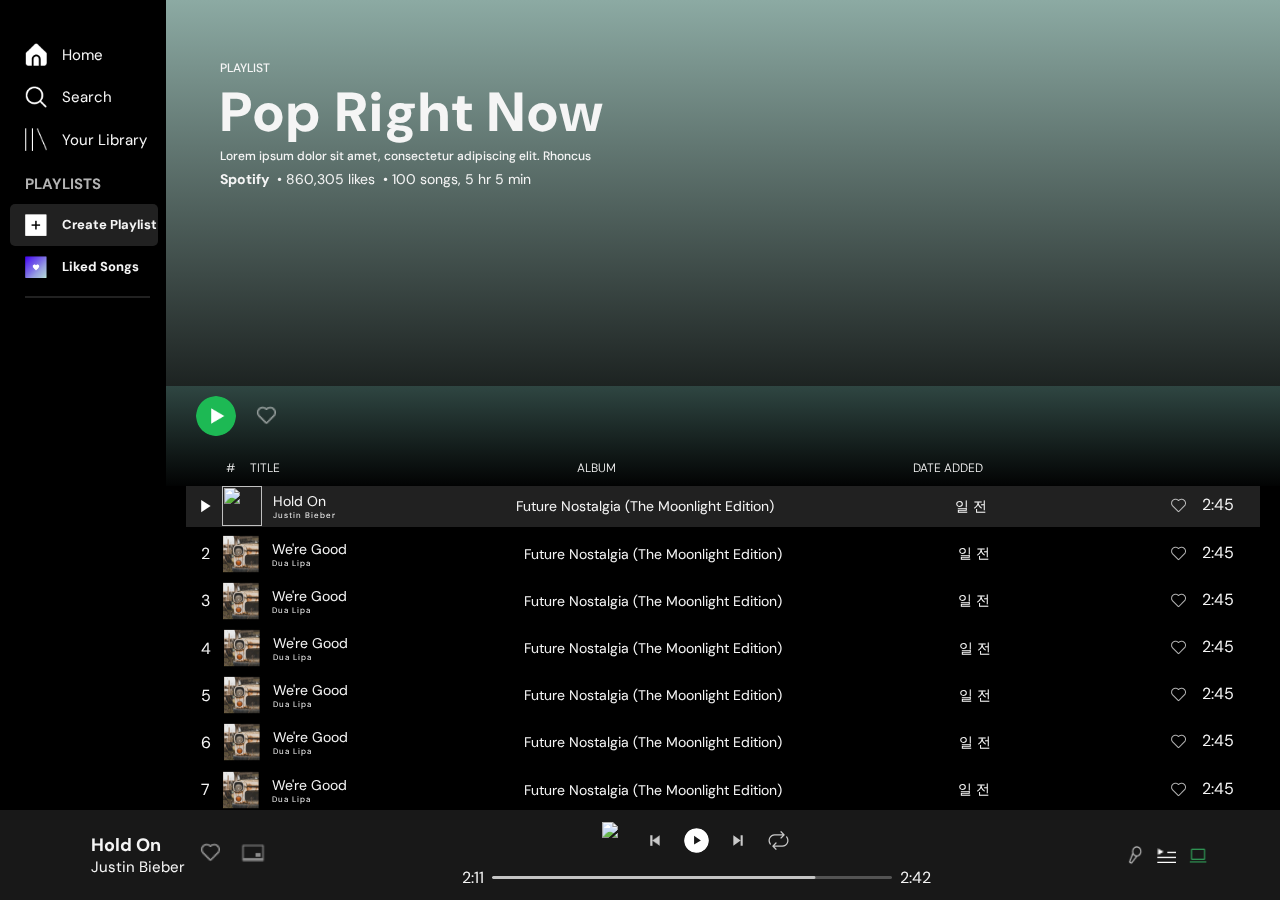
==== playlist.html @ eeaf3009 "HTML & CSS" ====
<!DOCTYPE html>
<html lang="en">
  <head>
    <meta charset="UTF-8" />
    <meta name="viewport" content="width=device-width, initial-scale=1.0" />
    <link rel="stylesheet" href="playlist.css" />
    <title>Document</title>
  </head>
  <body>
    <div class="container">
      <!--************************ 30% left part ******************-->
      <div class="left-nav">
        <img src="Icons/Spotify logo.png" alt="" class="logo" />

        <!-- **************************************************************************** -->
        <div class="home-container">
          <div class="home">
            <img src="Icons/Home.png" alt="" class="leftnavimg" />
            <!-- <h2 class="leftnavh2">Home</h2> -->
            <a href="index.html">Home</a>
          </div>

          <div class="search">
            <img src="Icons/Search.png" alt="" class="leftnavimg" />
            <!-- <h2 class="leftnavh2">Search</h2> -->
            <a href="#">Search</a>
          </div>

          <div class="library">
            <img src="Icons/Your library.png" alt="" class="leftnavimg" />
            <!-- <h2 class="leftnavh2">Your Library</h2> -->
            <a href="#">Your Library</a>
          </div>
        </div>

        <!-- **************************************************************** -->

        <div class="playlist-container">
          <h2>PLAYLISTS</h2>
          <div class="playlist active">
            <img src="Icons/plus.png" alt="" class="leftnavimg" />
            <h2 class="leftnavh2">Create Playlist</h2>
          </div>

          <div class="liked-songs">
            <img src="Icons/purpleheart.png" alt="" class="leftnavimg" />
            <h2 class="leftnavh2">Liked Songs</h2>
          </div>

          <div class="line"></div>
        </div>

        <div class="leftnav-Bottom">
          <img src="Icons/imgs/album art.png" alt="" />
        </div>
      </div>

      <!-- ******************************************************* -->

      <!-- ************************************************************** -->

      <!-- *************** 70%part Right ***************** -->
      <div class="right-part">
        <div class="right60-Top">
        
          <div class="T60top">
            <div class="music-banner">
              <img src="Icons/imgs/pop-rn3.png" alt="">
            </div>
            <div>
              <div class="texts">
                <p>PLAYLIST</p>
                <h1>Pop Right Now</h1>
                <p>Lorem ipsum dolor sit amet, consectetur adipiscing elit. Rhoncus</p>
              </div>
    
              <div class="uls">
                <p>Spotify</p>
                <p>&#8226; 860,305 likes</p> 
                <p>&#8226; 100 songs, 5 hr 5 min</p>          
              </div>
            </div>
          </div>
          



          <div class="greenheart">
            <div>
              <img class="play" id="greenplay" src="Icons/play.png" alt="">
              <img src="Icons/heart.png" alt="">
              <img src="Icons/threedot.svg" alt="">
            </div>
            
            <div class="bottomHash">
              <pre>#     TITLE</pre>
              <p>ALBUM</p>
              <p>DATE ADDED</p>
              <div></div>
            </div>
          </div>

          
         
        </div>











<!--******* 1st Horizontal Card*************** -->
        <div class="right40-Bottom">
          <div class="plying-songs active">
            <div>
              <img src="Icons/Polygon.svg" alt="play" />
              <img class="playing" src="Icons/imgs/Rectangle 9.png" alt="">
                <div class="song-name">
                  <h3>Hold On</h3>
                  <p class="singer">Justin Bieber</p>
                </div>
            </div>
            <p>Future Nostalgia (The Moonlight Edition)</p>
            <p class="korean">일 전</p>
            <div>
              <img src="Icons/heart.png" alt="liked">
              <p>2:45</p>
              <img src="Icons/threedot.svg" alt="">
            </div>
          </div>
          <!-- **********second******************************************* -->   
          <div class="plying-songs">
            <div>
              <p>2</p>
              <img class="playing" src="Icons/list img.png" alt="">
                <div class="song-name">
                  <h3>We're Good</h3>
                  <p class="singer">Dua Lipa</p>
                </div>
            </div>
            <p>Future Nostalgia (The Moonlight Edition)</p>
            <p class="korean">일 전</p>
            <div>
              <img src="Icons/heart.png" alt="liked">
              <p>2:45</p>
              <img src="Icons/threedot.svg" alt="">
            </div>
          </div>
 <!-- **********third******************************************* -->  
          <div class="plying-songs">
            <div>
              <p>3</p>
              <img class="playing" src="Icons/list img.png" alt="">
                <div class="song-name">
                  <h3>We're Good</h3>
                  <p class="singer">Dua Lipa</p>
                </div>
            </div>
            <p>Future Nostalgia (The Moonlight Edition)</p>
            <p class="korean">일 전</p>
            <div>
              <img src="Icons/heart.png" alt="liked">
              <p>2:45</p>
              <img src="Icons/threedot.svg" alt="">
            </div>
          </div>
   <!-- **********fourth******************************************* -->  
          <div class="plying-songs">
            <div>
              <p>4</p>
              <img class="playing" src="Icons/list img.png" alt="">
                <div class="song-name">
                  <h3>We're Good</h3>
                  <p class="singer">Dua Lipa</p>
                </div>
            </div>
            <p>Future Nostalgia (The Moonlight Edition)</p>
            <p class="korean">일 전</p>
            <div>
              <img src="Icons/heart.png" alt="liked">
              <p>2:45</p>
              <img src="Icons/threedot.svg" alt="">
            </div>
          </div>
 <!-- **********fifth******************************************* -->  

          <div class="plying-songs">
            <div>
              <p>5</p>
              <img class="playing" src="Icons/list img.png" alt="">
                <div class="song-name">
                  <h3>We're Good</h3>
                  <p class="singer">Dua Lipa</p>
                </div>
            </div>
            <p>Future Nostalgia (The Moonlight Edition)</p>
            <p class="korean">일 전</p>
            <div>
              <img src="Icons/heart.png" alt="liked">
              <p>2:45</p>
              <img src="Icons/threedot.svg" alt="">
            </div>
          </div>

    <!-- **********sixth******************************************* -->         
          <div class="plying-songs">
            <div>
              <p>6</p>
              <img class="playing" src="Icons/list img.png" alt="">
                <div class="song-name">
                  <h3>We're Good</h3>
                  <p class="singer">Dua Lipa</p>
                </div>
            </div>
            <p>Future Nostalgia (The Moonlight Edition)</p>
            <p class="korean">일 전</p>
            <div>
              <img src="Icons/heart.png" alt="liked">
              <p>2:45</p>
              <img src="Icons/threedot.svg" alt="">
            </div>
          </div>

    <!-- **********seventh******************************************* -->         
          <div class="plying-songs">
            <div>
              <p>7</p>
              <img class="playing" src="Icons/list img.png" alt="">
                <div class="song-name">
                  <h3>We're Good</h3>
                  <p class="singer">Dua Lipa</p>
                </div>
            </div>
            <p>Future Nostalgia (The Moonlight Edition)</p>
            <p class="korean">일 전</p>
            <div>
              <img src="Icons/heart.png" alt="liked">
              <p>2:45</p>
              <img src="Icons/threedot.svg" alt="">
            </div>
          </div>

        </div>


      </div>
    </div>

    <!--****************Player Controls part Bottom********  -->

    <div class="bottom">
      <!-- ===========Bottom left============== -->
      <div class="songName">
        <img src="Icons/imgs/Rectangle 9.png" alt="" />
        <div>
          <h2>Hold On</h2>
          <p>Justin Bieber</p>
        </div>
        <!-- <div class="heart">&#x2661;</div> -->
        <div class="heart">
          <img class="heart" src="Icons/heart.png" alt="" />
        </div>

        <div class="heart pip">
          <img src="Icons/pip.png" alt="" />
        </div>
      </div>
      <div class="media-play">
        <img class="musichov play" src="Icons/resume.svg" alt="play/pause" />
      </div>

      <!-- ===========Bottom Middle============== -->
      <div class="playControls">
        <div class="control">
          <img class="musichov" src="Icons/shuffle.svg" alt="shuffle" />
          <img class="musichov" src="Icons/previous.png" alt="backward" />
          <img class="musichov play" src="Icons/resume.svg" alt="play/pause" />
          <img class="musichov" src="Icons/next.svg" alt="forward" />
          <img class="musichov" src="Icons/loop.svg" alt="loop" />
        </div>
        <div class="bar">
          <p>2:11</p>
          <img class="music-bar" src="Icons/musicbar.png" alt="" />
          <p>2:42</p>
        </div>
       
      </div>

      <!-- ===========Bottom Right============== -->
      <div class="volume">
        <img class="vol" src="Icons/microphone.png" alt="" />
        <img class="vol" src="Icons/list.png" alt="" />
        <img class="vol" src="Icons/carbon_laptop.png" alt="" />
        <img class="vol" src="Icons/speaker-white.png" alt="" />
        <img src="Icons/volume-bar.png" alt="" />
      </div>
    </div>



<!-- /***************MEdia Buttons********** -->
    <div class="home-container-media">
      <div class="home-media">
        <img src="Icons/Home.png" alt=""/>
        <a href="index.html">Home</a>
      </div>

      <div class="search-media">
        <img src="Icons/Search.png" alt=""/>
       <a href="#">Search</a>
      </div>

      <div class="library-media">
        <img src="Icons/Your library.png" alt=""/>
        <a href="#">Your Library</a>
      </div>
    </div>




  </body>
</html>
---- playlist.css ----
@import url('https://fonts.googleapis.com/css2?family=DM+Sans:ital,opsz,wght@0,9..40,100;0,9..40,200;0,9..40,300;0,9..40,400;0,9..40,500;0,9..40,600;0,9..40,700;0,9..40,800;0,9..40,900;0,9..40,1000;1,9..40,100;1,9..40,200;1,9..40,300;1,9..40,400;1,9..40,500;1,9..40,600;1,9..40,700;1,9..40,800;1,9..40,900;1,9..40,1000&display=swap');

*{
    margin: 0;
    padding: 0;
    box-sizing: border-box;
    font-family: 'DM Sans', sans-serif;


   }
   *::-webkit-scrollbar {
      display: none;
    }
    a{
      color: whitesmoke;
      text-decoration: none;
      font-size: 15px;
    }

   


.container{
    width: 100%;
    height: 90vh;
    display: flex;
    background-color: #000000;
}

.left-nav{
    margin-left: 10px;
    padding-top: 20px;
    width: 14%;
    display: flex;
    flex-direction: column;
    /* justify-content: space-between;   */
    gap: .8rem;
    background-color: #000000;
    height: 100%;
    overflow-y: scroll;
    position: relative;
}


.right-part{
   overflow-y: scroll;
    width: 85%;
    height: 100%;
    background-color: #212121;
    
}
.logo{
    width: 120px;
    margin-left: 20px;
}
.home, .search, .library, .playlist,
 .liked-songs, .episodes, .install{
    display: flex;
    align-items: center;
    padding-top: 10px;
    padding-bottom: 10px;
    padding-left: 15px;
    border-radius: 5px;
    width: 95%;
    transition: all 0.2s ease-in-out;
 }

 .home:hover, .search:hover, 
 .library:hover, .playlist:hover,
 .liked-songs:hover, .episodes:hover, .install:hover{
  cursor: pointer;
  background-color: #212121;
 }
 
.home-container, .playlist-container, 
.fav-tags{
    display: flex;
    flex-direction: column;
}

.active{
    background-color: #212121;
    
}


 .leftnavh2{
    font-size: 13px;
    color: whitesmoke;
 }

 .leftnavimg{
    width: 22px;
    margin-right: 15px;
 }
.playlist-container>h2{
    color: #B3B3B3;
    font-size: 15px;
    padding-left: 15px;
    margin-bottom: 10px;
}
.line{
    width: 80%;
    height: 2px;
    background-color: #212121;
    justify-content: center;
    margin-top: 8px;
    margin-left: 15px;
}


/* .right-part{
    background-color: red;
} */

.leftnav-Bottom>img{
    position: absolute;
    bottom: 0px;
    width: 95%
}
.right40-Bottom{
  overflow-y: scroll;
}


/* **********Right Part Startss********** */

.right-part{
  display: flex;
  flex-direction: column;
  justify-content: space-between;
  width: 100%;
  height: 100%;
}
.right60-Top{
  background-image: linear-gradient(#8CAAA3,#000000);
  width: 100%;
  height: 60%;
}
.right40-Bottom{
  background-color: #000000;
  width: 100%;
  height: 40%;
  display: flex;
  flex-direction: column;
  gap: 0.4rem;
}







/* Bottom 40% *******************/

.plying-songs{
  height: 45px;
  
  display: flex;
  color: whitesmoke;
  justify-content: space-between;
  align-items: center;
  padding: 0 15px;
  margin: 0 20px;
  transition: all 0.2s ease-in-out;
  
}
.plying-songs:hover{
  background-color: #212121;
}

.playing{
  width: 40px;
  height: 40px;
}


.plying-songs>div:first-child{
  /* background-color: red; */
  display: flex;
  align-items: center;
  gap: 0.7rem;

}
.plying-songs>div:last-child{
  display: flex;
  gap: .7rem;
}
.song-name>h3{
  font-size: 14px;
  font-weight: 400;
}
.song-name>p{
  font-size: 8px;
  font-weight: 400;
  letter-spacing: 1px;
}
.plying-songs>p{
  font-size: 14px;
}




/* top60*********** */
.right60-Top{
  width: 100%;
  
  padding-top: 60px;
  display: flex;
  flex-direction: column;
  justify-content: space-between;

}
.T60top{
  display: flex;
  align-items: end;
  gap: 1.5rem;
  padding-left: 30px;
  color: whitesmoke;
}
.texts>h1{
  font-size:55px;
  font-weight: 800;
  color: whitesmoke;
  letter-spacing: 2px;
}
.texts{
  margin-bottom: .4rem;
}
.texts>p{
  font-size: 12px;
  font-weight: 500;
}
.uls{
  display: flex;
  gap: .5rem; 
}
.uls>p{
  font-size: 14px;
}
.uls>p:first-child{
  font-weight: bold;
}

.music-banner>img{
  width: 150px;
  box-shadow: 2px 2px 40px #212121;
}

.greenheart{
  background-color: #1D2322;
  background-image: linear-gradient(#2f4642, #020303);
  padding-left: 30px;
  display: flex;
  flex-direction: column;
  gap: 1.5rem;
  padding-top: 10px;
  padding-bottom: 10px;
}
.greenheart>div:first-child{
  display: flex;
  align-items: center;
  gap: 1rem;
}
.greenheart>div:first-child>img{
  width:30px;
}

#greenplay{
  width: 40px;
}




.bottomHash{
  padding-left: 30px;
  display: flex;
  justify-content: space-between;
  color: whitesmoke;
  font-size: 12px;
  font-weight: 300;

  padding-left: 30px;
}
















/* *********Bottom Palyer Controls Part************* */

.bottom{
    padding: 40px 20px;
    width: 100%;
    height: 10vh;
    background-color: #181818;
    display: flex;
    justify-content: space-between;
    align-items: center;
    
   
  }
  /* <!-- ===========Bottom left============== */
  .songName{
    display: flex;
    align-items: center;
    gap: 0.7rem;
  }
  .songName img{
    width: 60px;
  }
  .songName>div>h2{
    font-size: 18px;
    color: whitesmoke;
  }
  .songName>div>p{
    font-size: 15px;
    color: whitesmoke;
  }
 
 
  /* <!-- ===========Bottom Middle============= */
  .playControls{
    display: flex;
    flex-direction: column;
    gap: 0.5rem;
    
  }
  .playControls>.control{
    display: flex;
    justify-content: center;
    align-items: center;
    gap: 1rem;
  }
  .control>img{
    width: 25px;
  }
  
  .bar{
    display: flex;
    align-items: center;
    gap: 0.5rem;
    color: whitesmoke;
  }
  .music-bar{
    width: 400px;
  }
  .musichov{
   mix-blend-mode: screen;
   transition: all 0.2s ease-in;
  }
  .musichov:hover{
   box-shadow: 1px 1px 20px gray;
   cursor: pointer;
  }
  .play{
    border-radius: 50%;
    overflow: hidden;
   }
 
  /* <!-- ===========Bottom Right============= */
  .volume{
    display: flex;
    align-items: center;
    gap: 0.7rem;
    padding-right: 10px;
  }
  .vol{
    width: 20px;
    mix-blend-mode: screen;
    transition: all 0.2s ease-in;
  }
 
  .black-spek{
    width: 45px;
  }
  .vol:hover{
   box-shadow: 1px 1px 10px rgb(71, 71, 71);
   cursor: pointer;
  }
  
/* 
  .heart {
    color: white;
  } */
  .heart>img{
    width: 30px;
  }

  .home-container-media{
    display: none;
  }
  .media-play{
    display: none;
  }











  /* Media Queries */
 /* Extra small devices (phones, 600px and down) */
@media only screen and (max-width: 412px) {
   
  body{
    background-color: #000000;
  }
  .left-nav{
    display: none;
  }
  .playControls{
    display: none;
  }
  .volume{
    display: none;
  }
  .pip{
    display: none;
  }
  .container{
    height: 84vh;
  }
  .T60top{
    display: flex;
    flex-direction: column;
    align-items: center;
    padding-left: 0;
    gap: 1rem;
  }
  .texts>h1{
    font-size: 40px;
    letter-spacing: 0;
  }
  .music-banner>img{
    width: 180px;
  }
  .texts>p:last-child{
    display: none;
  }
  .right60-Top{
    padding-top: 40px;
  }
  .greenheart{
    padding-left: 0;
  }
  .greenheart>div:first-child {
    padding-left: 30px;
   
}
.plying-songs>p {
  font-size: 10px;
}
.song-name>h3 {
  font-size: 11px;
}
.singer{
  display: none;
}
.korean{
  display: none;
}

.plying-songs {
  margin: 0 0;
}
.songName>div>p {
  font-size: 12px;
  
}
.songName>div>h2 {
  font-size: 16px;;
}

.media-play{

  display: block;
 
}
.media-play>img{
  width: 35px;
}
.home-media, 
.search-media, 
.library-media{
  transition: all 0.2s ease-in-out;
}

.home-media>img:hover, 
.search-media>img:hover, 
.library-media>img:hover{
  transform: rotate(10deg);
}







  /* Bottom */
  .home-container-media{
    display: flex;
    width: 100%;
   
    justify-content: space-between;
    align-items: center;
    background-color:#181818;
    padding: 9px 30px;
    
  }
  .home-media,.search-media, .library-media {
    display: flex;
    flex-direction: column;
    /* background-color: #1ED760; */
    align-items: center;
  }
  .home-media>img, .search-media>img, 
  .library-media>img {
    width: 20px;
  }
  .home-media>a, .search-media>a, 
  .library-media>a{
    font-size: 13px;
    padding-top: 5px;
  }

  

}










@media only screen and (max-width: 600px) and (min-width: 400px){
  
}

/* Small devices (portrait tablets and large phones, 600px and up) */
@media only screen and (min-width: 600px) {
  

}

/* Medium devices (landscape tablets, 768px and up) */
@media only screen and (min-width: 768px) {
  

}

/* Large devices (laptops/desktops, 992px and up) */
@media only screen and (min-width: 992px) {
  

}

/* Extra large devices (large laptops and desktops, 1200px and up) */
@media only screen and (min-width: 1200px) {
  

}
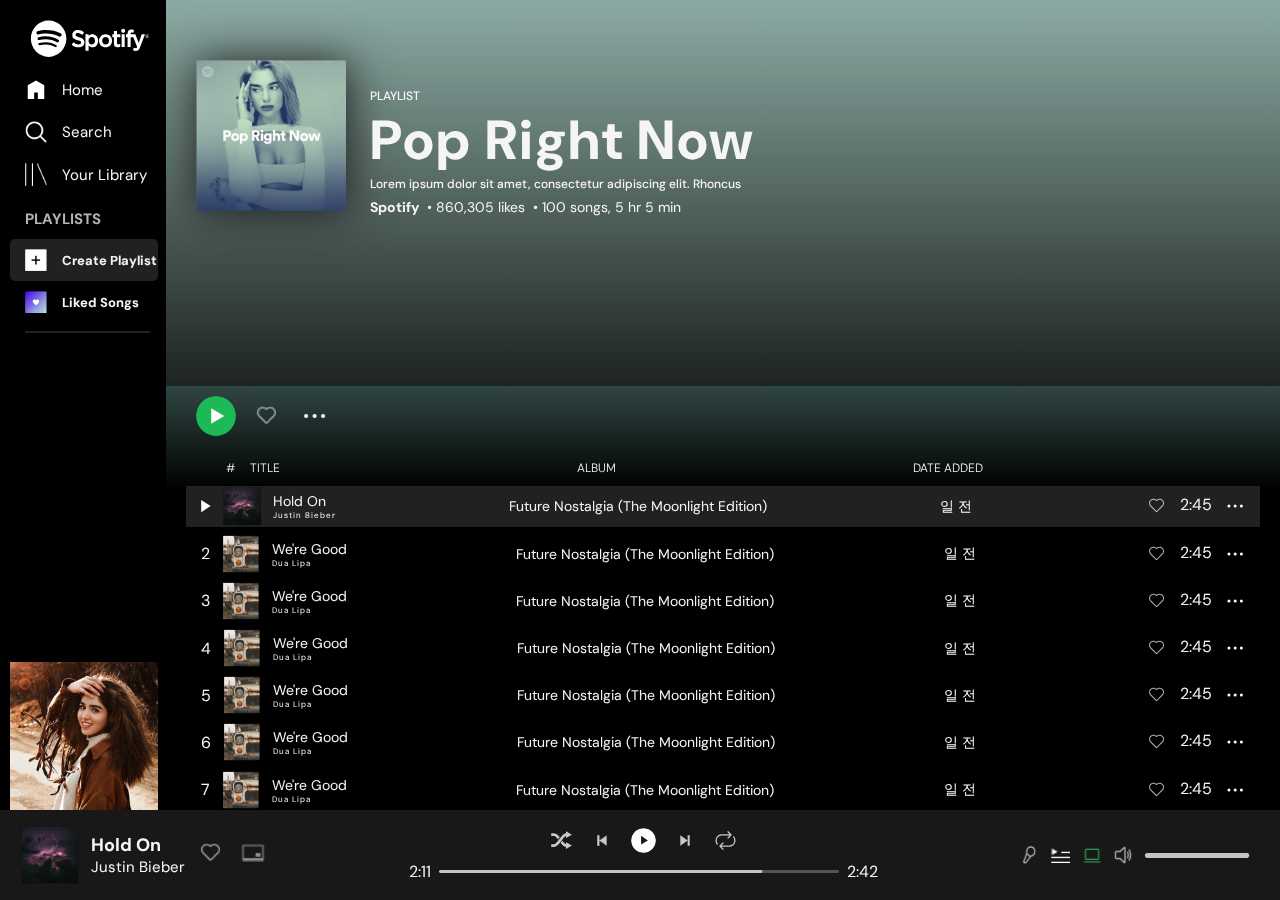
==== commit 52ab53b8: "HTML & CSS" ====
--- a/playlist.html
+++ b/playlist.html
@@ -1,328 +1,320 @@
 <!DOCTYPE html>
 <html lang="en">
-  <head>
-    <meta charset="UTF-8" />
-    <meta name="viewport" content="width=device-width, initial-scale=1.0" />
-    <link rel="stylesheet" href="playlist.css" />
-    <title>Document</title>
-  </head>
-  <body>
-    <div class="container">
-      <!--************************ 30% left part ******************-->
-      <div class="left-nav">
-        <img src="Icons/Spotify logo.png" alt="" class="logo" />
-
-        <!-- **************************************************************************** -->
-        <div class="home-container">
-          <div class="home">
-            <img src="Icons/Home.png" alt="" class="leftnavimg" />
-            <!-- <h2 class="leftnavh2">Home</h2> -->
-            <a href="index.html">Home</a>
-          </div>
-
-          <div class="search">
-            <img src="Icons/Search.png" alt="" class="leftnavimg" />
-            <!-- <h2 class="leftnavh2">Search</h2> -->
-            <a href="#">Search</a>
-          </div>
-
-          <div class="library">
-            <img src="Icons/Your library.png" alt="" class="leftnavimg" />
-            <!-- <h2 class="leftnavh2">Your Library</h2> -->
-            <a href="#">Your Library</a>
-          </div>
-        </div>
-
-        <!-- **************************************************************** -->
-
-        <div class="playlist-container">
-          <h2>PLAYLISTS</h2>
-          <div class="playlist active">
-            <img src="Icons/plus.png" alt="" class="leftnavimg" />
-            <h2 class="leftnavh2">Create Playlist</h2>
-          </div>
-
-          <div class="liked-songs">
-            <img src="Icons/purpleheart.png" alt="" class="leftnavimg" />
-            <h2 class="leftnavh2">Liked Songs</h2>
-          </div>
-
-          <div class="line"></div>
-        </div>
-
-        <div class="leftnav-Bottom">
-          <img src="Icons/imgs/album art.png" alt="" />
-        </div>
-      </div>
-
-      <!-- ******************************************************* -->
-
-      <!-- ************************************************************** -->
-
-      <!-- *************** 70%part Right ***************** -->
-      <div class="right-part">
-        <div class="right60-Top">
-        
-          <div class="T60top">
-            <div class="music-banner">
-              <img src="Icons/imgs/pop-rn3.png" alt="">
-            </div>
-            <div>
-              <div class="texts">
-                <p>PLAYLIST</p>
-                <h1>Pop Right Now</h1>
-                <p>Lorem ipsum dolor sit amet, consectetur adipiscing elit. Rhoncus</p>
-              </div>
-    
-              <div class="uls">
-                <p>Spotify</p>
-                <p>&#8226; 860,305 likes</p> 
-                <p>&#8226; 100 songs, 5 hr 5 min</p>          
-              </div>
-            </div>
-          </div>
-          
-
-
-
-          <div class="greenheart">
-            <div>
-              <img class="play" id="greenplay" src="Icons/play.png" alt="">
-              <img src="Icons/heart.png" alt="">
-              <img src="Icons/threedot.svg" alt="">
-            </div>
-            
-            <div class="bottomHash">
-              <pre>#     TITLE</pre>
-              <p>ALBUM</p>
-              <p>DATE ADDED</p>
-              <div></div>
-            </div>
-          </div>
-
-          
-         
-        </div>
-
-
-
-
-
-
-
-
-
-
-
-<!--******* 1st Horizontal Card*************** -->
-        <div class="right40-Bottom">
-          <div class="plying-songs active">
-            <div>
-              <img src="Icons/Polygon.svg" alt="play" />
-              <img class="playing" src="Icons/imgs/Rectangle 9.png" alt="">
-                <div class="song-name">
-                  <h3>Hold On</h3>
-                  <p class="singer">Justin Bieber</p>
-                </div>
-            </div>
-            <p>Future Nostalgia (The Moonlight Edition)</p>
-            <p class="korean">일 전</p>
-            <div>
-              <img src="Icons/heart.png" alt="liked">
-              <p>2:45</p>
-              <img src="Icons/threedot.svg" alt="">
-            </div>
-          </div>
-          <!-- **********second******************************************* -->   
-          <div class="plying-songs">
-            <div>
-              <p>2</p>
-              <img class="playing" src="Icons/list img.png" alt="">
-                <div class="song-name">
-                  <h3>We're Good</h3>
-                  <p class="singer">Dua Lipa</p>
-                </div>
-            </div>
-            <p>Future Nostalgia (The Moonlight Edition)</p>
-            <p class="korean">일 전</p>
-            <div>
-              <img src="Icons/heart.png" alt="liked">
-              <p>2:45</p>
-              <img src="Icons/threedot.svg" alt="">
-            </div>
-          </div>
- <!-- **********third******************************************* -->  
-          <div class="plying-songs">
-            <div>
-              <p>3</p>
-              <img class="playing" src="Icons/list img.png" alt="">
-                <div class="song-name">
-                  <h3>We're Good</h3>
-                  <p class="singer">Dua Lipa</p>
-                </div>
-            </div>
-            <p>Future Nostalgia (The Moonlight Edition)</p>
-            <p class="korean">일 전</p>
-            <div>
-              <img src="Icons/heart.png" alt="liked">
-              <p>2:45</p>
-              <img src="Icons/threedot.svg" alt="">
-            </div>
-          </div>
-   <!-- **********fourth******************************************* -->  
-          <div class="plying-songs">
-            <div>
-              <p>4</p>
-              <img class="playing" src="Icons/list img.png" alt="">
-                <div class="song-name">
-                  <h3>We're Good</h3>
-                  <p class="singer">Dua Lipa</p>
-                </div>
-            </div>
-            <p>Future Nostalgia (The Moonlight Edition)</p>
-            <p class="korean">일 전</p>
-            <div>
-              <img src="Icons/heart.png" alt="liked">
-              <p>2:45</p>
-              <img src="Icons/threedot.svg" alt="">
-            </div>
-          </div>
- <!-- **********fifth******************************************* -->  
-
-          <div class="plying-songs">
-            <div>
-              <p>5</p>
-              <img class="playing" src="Icons/list img.png" alt="">
-                <div class="song-name">
-                  <h3>We're Good</h3>
-                  <p class="singer">Dua Lipa</p>
-                </div>
-            </div>
-            <p>Future Nostalgia (The Moonlight Edition)</p>
-            <p class="korean">일 전</p>
-            <div>
-              <img src="Icons/heart.png" alt="liked">
-              <p>2:45</p>
-              <img src="Icons/threedot.svg" alt="">
-            </div>
-          </div>
-
-    <!-- **********sixth******************************************* -->         
-          <div class="plying-songs">
-            <div>
-              <p>6</p>
-              <img class="playing" src="Icons/list img.png" alt="">
-                <div class="song-name">
-                  <h3>We're Good</h3>
-                  <p class="singer">Dua Lipa</p>
-                </div>
-            </div>
-            <p>Future Nostalgia (The Moonlight Edition)</p>
-            <p class="korean">일 전</p>
-            <div>
-              <img src="Icons/heart.png" alt="liked">
-              <p>2:45</p>
-              <img src="Icons/threedot.svg" alt="">
-            </div>
-          </div>
-
-    <!-- **********seventh******************************************* -->         
-          <div class="plying-songs">
-            <div>
-              <p>7</p>
-              <img class="playing" src="Icons/list img.png" alt="">
-                <div class="song-name">
-                  <h3>We're Good</h3>
-                  <p class="singer">Dua Lipa</p>
-                </div>
-            </div>
-            <p>Future Nostalgia (The Moonlight Edition)</p>
-            <p class="korean">일 전</p>
-            <div>
-              <img src="Icons/heart.png" alt="liked">
-              <p>2:45</p>
-              <img src="Icons/threedot.svg" alt="">
-            </div>
-          </div>
-
-        </div>
-
-
-      </div>
-    </div>
-
-    <!--****************Player Controls part Bottom********  -->
-
-    <div class="bottom">
-      <!-- ===========Bottom left============== -->
-      <div class="songName">
-        <img src="Icons/imgs/Rectangle 9.png" alt="" />
-        <div>
-          <h2>Hold On</h2>
-          <p>Justin Bieber</p>
-        </div>
-        <!-- <div class="heart">&#x2661;</div> -->
-        <div class="heart">
-          <img class="heart" src="Icons/heart.png" alt="" />
-        </div>
-
-        <div class="heart pip">
-          <img src="Icons/pip.png" alt="" />
-        </div>
-      </div>
-      <div class="media-play">
+
+<head>
+  <meta charset="UTF-8" />
+  <meta name="viewport" content="width=device-width, initial-scale=1.0" />
+  <link rel="stylesheet" href="playlist.css" />
+  <title>Document</title>
+</head>
+
+<body>
+  <div class="container">
+    <!--************************ 30% left part ******************-->
+    <div class="left-nav">
+      <img src="./Icons/Vector.svg" alt="No img" class="logo" />
+
+      <!-- **************************************************************************** -->
+      <div class="home-container">
+        <div class="home">
+          <img src="./Icons/Home.svg" alt="No img" class="leftnavimg" />
+          <!-- <h2 class="leftnavh2">Home</h2> -->
+          <a href="index.html">Home</a>
+        </div>
+
+        <div class="search">
+          <img src="Icons/Search.png" alt="No img" class="leftnavimg" />
+          <!-- <h2 class="leftnavh2">Search</h2> -->
+          <a href="#">Search</a>
+        </div>
+
+        <div class="library">
+          <img src="Icons/Your library.png" alt="No img" class="leftnavimg" />
+          <!-- <h2 class="leftnavh2">Your Library</h2> -->
+          <a href="#">Your Library</a>
+        </div>
+      </div>
+
+      <!-- **************************************************************** -->
+
+      <div class="playlist-container">
+        <h2>PLAYLISTS</h2>
+        <div class="playlist active">
+          <img src="Icons/plus.png" alt="No img" class="leftnavimg" />
+          <h2 class="leftnavh2">Create Playlist</h2>
+        </div>
+
+        <div class="liked-songs">
+          <img src="Icons/purpleheart.png" alt="No img" class="leftnavimg" />
+          <h2 class="leftnavh2">Liked Songs</h2>
+        </div>
+
+        <div class="line"></div>
+      </div>
+
+      <div class="leftnav-Bottom">
+        <img src="Icons/album art.png" alt="No img" />
+      </div>
+    </div>
+
+    <!-- ******************************************************* -->
+
+    <!-- ************************************************************** -->
+
+    <!-- *************** 70%part Right ***************** -->
+    <div class="right-part">
+      <div class="right60-Top">
+
+        <div class="T60top">
+          <div class="music-banner">
+            <img src="Icons/pop-rn3.png" alt="No img">
+          </div>
+          <div>
+            <div class="texts">
+              <p>PLAYLIST</p>
+              <h1>Pop Right Now</h1>
+              <p>Lorem ipsum dolor sit amet, consectetur adipiscing elit. Rhoncus</p>
+            </div>
+
+            <div class="uls">
+              <p>Spotify</p>
+              <p>&#8226; 860,305 likes</p>
+              <p>&#8226; 100 songs, 5 hr 5 min</p>
+            </div>
+          </div>
+        </div>
+
+
+
+
+        <div class="greenheart">
+          <div>
+            <img class="play" id="greenplay" src="Icons/play.png" alt="No img">
+            <img src="Icons/heart.png" alt="No img">
+            <img src="Icons/threedot (1).svg" alt="No img">
+          </div>
+
+          <div class="bottomHash">
+            <pre>#     TITLE</pre>
+            <p>ALBUM</p>
+            <p>DATE ADDED</p>
+            <div></div>
+          </div>
+        </div>
+      </div>
+
+
+
+
+
+
+
+
+
+
+
+      <!--******* 1st Horizontal Card*************** -->
+      <div class="right40-Bottom">
+        <div class="plying-songs active">
+          <div>
+            <img src="Icons/Polygon.svg" alt="play" />
+            <img class="playing" src="Icons/Rectangle 9.png" alt="No img">
+            <div class="song-name">
+              <h3>Hold On</h3>
+              <p class="singer">Justin Bieber</p>
+            </div>
+          </div>
+          <p>Future Nostalgia (The Moonlight Edition)</p>
+          <p class="korean">일 전</p>
+          <div>
+            <img src="Icons/heart.png" alt="liked">
+            <p>2:45</p>
+            <img src="Icons/threedot (1).svg" alt="No img">
+          </div>
+        </div>
+        <!-- **********second******************************************* -->
+        <div class="plying-songs">
+          <div>
+            <p>2</p>
+            <img class="playing" src="Icons/list img.png" alt="No img">
+            <div class="song-name">
+              <h3>We're Good</h3>
+              <p class="singer">Dua Lipa</p>
+            </div>
+          </div>
+          <p>Future Nostalgia (The Moonlight Edition)</p>
+          <p class="korean">일 전</p>
+          <div>
+            <img src="Icons/heart.png" alt="liked">
+            <p>2:45</p>
+            <img src="Icons/threedot (1).svg" alt="No img">
+          </div>
+        </div>
+        <!-- **********third******************************************* -->
+        <div class="plying-songs">
+          <div>
+            <p>3</p>
+            <img class="playing" src="Icons/list img.png" alt="No img">
+            <div class="song-name">
+              <h3>We're Good</h3>
+              <p class="singer">Dua Lipa</p>
+            </div>
+          </div>
+          <p>Future Nostalgia (The Moonlight Edition)</p>
+          <p class="korean">일 전</p>
+          <div>
+            <img src="Icons/heart.png" alt="liked">
+            <p>2:45</p>
+            <img src="Icons/threedot (1).svg" alt="No img">
+          </div>
+        </div>
+        <!-- **********fourth******************************************* -->
+        <div class="plying-songs">
+          <div>
+            <p>4</p>
+            <img class="playing" src="Icons/list img.png" alt="No img">
+            <div class="song-name">
+              <h3>We're Good</h3>
+              <p class="singer">Dua Lipa</p>
+            </div>
+          </div>
+          <p>Future Nostalgia (The Moonlight Edition)</p>
+          <p class="korean">일 전</p>
+          <div>
+            <img src="Icons/heart.png" alt="liked">
+            <p>2:45</p>
+            <img src="Icons/threedot (1).svg" alt="No img">
+          </div>
+        </div>
+        <!-- **********fifth******************************************* -->
+
+        <div class="plying-songs">
+          <div>
+            <p>5</p>
+            <img class="playing" src="Icons/list img.png" alt="No img">
+            <div class="song-name">
+              <h3>We're Good</h3>
+              <p class="singer">Dua Lipa</p>
+            </div>
+          </div>
+          <p>Future Nostalgia (The Moonlight Edition)</p>
+          <p class="korean">일 전</p>
+          <div>
+            <img src="Icons/heart.png" alt="liked">
+            <p>2:45</p>
+            <img src="Icons/threedot (1).svg" alt="No img">
+          </div>
+        </div>
+
+        <!-- **********sixth******************************************* -->
+        <div class="plying-songs">
+          <div>
+            <p>6</p>
+            <img class="playing" src="Icons/list img.png" alt="No img">
+            <div class="song-name">
+              <h3>We're Good</h3>
+              <p class="singer">Dua Lipa</p>
+            </div>
+          </div>
+          <p>Future Nostalgia (The Moonlight Edition)</p>
+          <p class="korean">일 전</p>
+          <div>
+            <img src="Icons/heart.png" alt="liked">
+            <p>2:45</p>
+            <img src="Icons/threedot (1).svg" alt="No img">
+          </div>
+        </div>
+
+        <!-- **********seventh******************************************* -->
+        <div class="plying-songs">
+          <div>
+            <p>7</p>
+            <img class="playing" src="Icons/list img.png" alt="No img">
+            <div class="song-name">
+              <h3>We're Good</h3>
+              <p class="singer">Dua Lipa</p>
+            </div>
+          </div>
+          <p>Future Nostalgia (The Moonlight Edition)</p>
+          <p class="korean">일 전</p>
+          <div>
+            <img src="Icons/heart.png" alt="liked">
+            <p>2:45</p>
+            <img src="Icons/threedot (1).svg" alt="No img">
+          </div>
+        </div>
+      </div>
+    </div>
+  </div>
+
+  <!--****************Player Controls part Bottom********  -->
+
+  <div class="bottom">
+    <!-- ===========Bottom left============== -->
+    <div class="songName">
+      <img src="Icons/Rectangle 9.png" alt="No img" />
+      <div>
+        <h2>Hold On</h2>
+        <p>Justin Bieber</p>
+      </div>
+      <!-- <div class="heart">&#x2661;</div> -->
+      <div class="heart">
+        <img class="heart" src="Icons/heart.png" alt="No img" />
+      </div>
+
+      <div class="heart pip">
+        <img src="Icons/pip.png" alt="No img" />
+      </div>
+    </div>
+    <div class="media-play">
+      <img class="musichov play" src="Icons/resume.svg" alt="play/pause" />
+    </div>
+
+    <!-- ===========Bottom Middle============== -->
+    <div class="playControls">
+      <div class="control">
+        <img class="musichov" src="Icons/shuffle (1).svg" alt="shuffle" />
+        <img class="musichov" src="Icons/previous.png" alt="backward" />
         <img class="musichov play" src="Icons/resume.svg" alt="play/pause" />
-      </div>
-
-      <!-- ===========Bottom Middle============== -->
-      <div class="playControls">
-        <div class="control">
-          <img class="musichov" src="Icons/shuffle.svg" alt="shuffle" />
-          <img class="musichov" src="Icons/previous.png" alt="backward" />
-          <img class="musichov play" src="Icons/resume.svg" alt="play/pause" />
-          <img class="musichov" src="Icons/next.svg" alt="forward" />
-          <img class="musichov" src="Icons/loop.svg" alt="loop" />
-        </div>
-        <div class="bar">
-          <p>2:11</p>
-          <img class="music-bar" src="Icons/musicbar.png" alt="" />
-          <p>2:42</p>
-        </div>
-       
-      </div>
-
-      <!-- ===========Bottom Right============== -->
-      <div class="volume">
-        <img class="vol" src="Icons/microphone.png" alt="" />
-        <img class="vol" src="Icons/list.png" alt="" />
-        <img class="vol" src="Icons/carbon_laptop.png" alt="" />
-        <img class="vol" src="Icons/speaker-white.png" alt="" />
-        <img src="Icons/volume-bar.png" alt="" />
-      </div>
-    </div>
-
-
-
-<!-- /***************MEdia Buttons********** -->
-    <div class="home-container-media">
-      <div class="home-media">
-        <img src="Icons/Home.png" alt=""/>
-        <a href="index.html">Home</a>
-      </div>
-
-      <div class="search-media">
-        <img src="Icons/Search.png" alt=""/>
-       <a href="#">Search</a>
-      </div>
-
-      <div class="library-media">
-        <img src="Icons/Your library.png" alt=""/>
-        <a href="#">Your Library</a>
-      </div>
-    </div>
-
-
-
-
-  </body>
+        <img class="musichov" src="Icons/next.svg" alt="forward" />
+        <img class="musichov" src="Icons/loop.svg" alt="loop" />
+      </div>
+      <div class="bar">
+        <p>2:11</p>
+        <img class="music-bar" src="Icons/musicbar.png" alt="No img" />
+        <p>2:42</p>
+      </div>
+    </div>
+
+    <!-- ===========Bottom Right============== -->
+    <div class="volume">
+      <img class="vol" src="Icons/microphone.png" alt="No img" />
+      <img class="vol" src="Icons/list.png" alt="No img" />
+      <img class="vol" src="Icons/carbon_laptop.png" alt="No img" />
+      <img class="vol" src="Icons/speaker-white (1).png" alt="No img" />
+      <img src="Icons/volume-bar (1).png" alt="No img" />
+    </div>
+  </div>
+
+
+
+  <!-- /***************MEdia Buttons********** -->
+  <div class="home-container-media">
+    <div class="home-media">
+      <img src="Icons/Home.png" alt="No img" />
+      <a href="index.html">Home</a>
+    </div>
+
+    <div class="search-media">
+      <img src="Icons/Search.png" alt="No img" />
+      <a href="#">Search</a>
+    </div>
+
+    <div class="library-media">
+      <img src="Icons/Your library.png" alt="No img" />
+      <a href="#">Your Library</a>
+    </div>
+  </div>
+</body>
+
 </html>